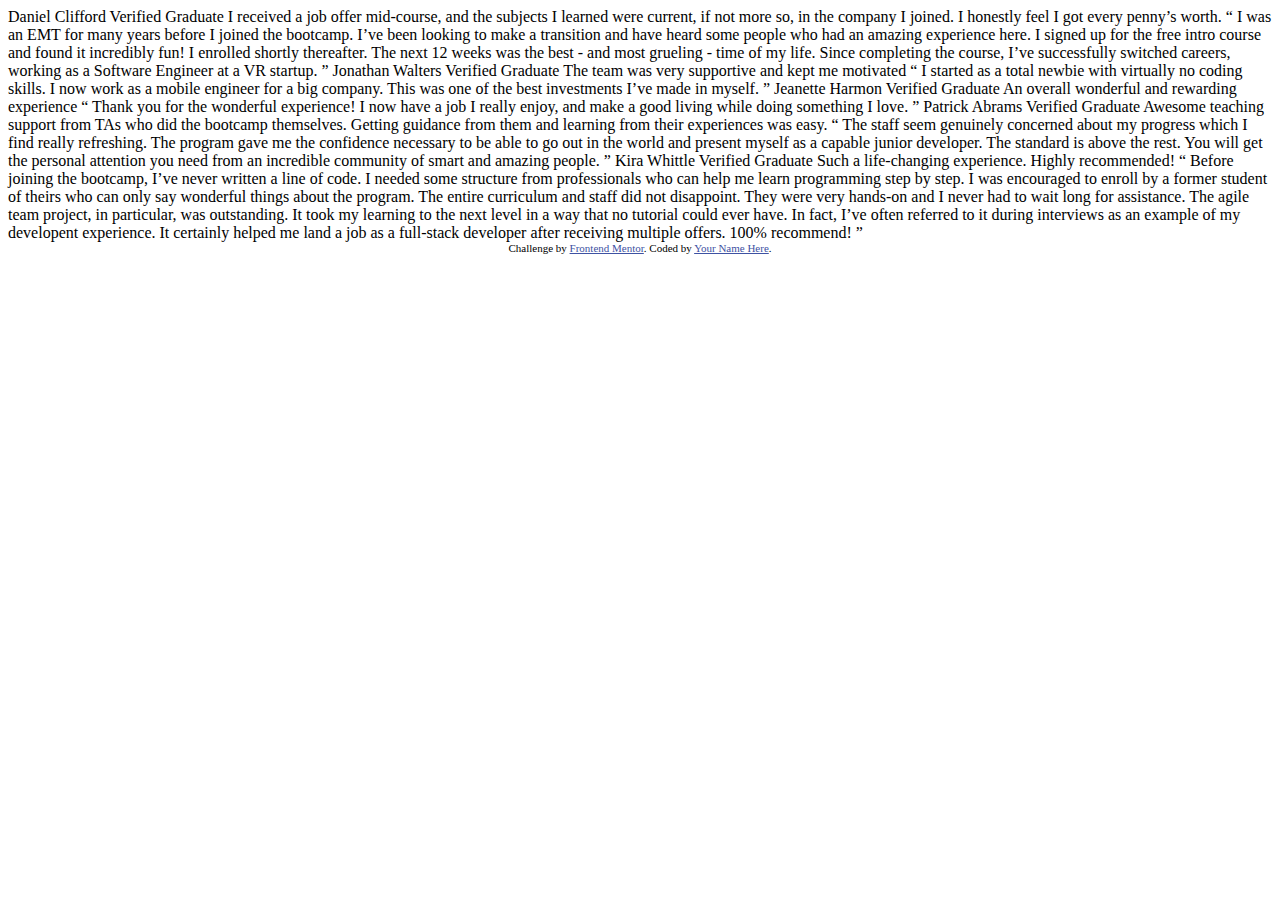
==== project/testimonials-grid-section-main/index.html @ 80c6298c "css challenge" ====
<!DOCTYPE html>
<html lang="en">
<head>
  <meta charset="UTF-8">
  <meta name="viewport" content="width=device-width, initial-scale=1.0"> <!-- displays site properly based on user's device -->

  <link rel="icon" type="image/png" sizes="32x32" href="./images/favicon-32x32.png">
  
  <title>Frontend Mentor | [Challenge Name Here]</title>

  <!-- Feel free to remove these styles or customise in your own stylesheet 👍 -->
  <style>
    .attribution { font-size: 11px; text-align: center; }
    .attribution a { color: hsl(228, 45%, 44%); }
  </style>
</head>
<body>
  Daniel Clifford
  Verified Graduate

  I received a job offer mid-course, and the subjects I learned were current, if not more so, 
  in the company I joined. I honestly feel I got every penny’s worth.

  “ I was an EMT for many years before I joined the bootcamp. I’ve been looking to make a 
  transition and have heard some people who had an amazing experience here. I signed up 
  for the free intro course and found it incredibly fun! I enrolled shortly thereafter. 
  The next 12 weeks was the best - and most grueling - time of my life. Since completing 
  the course, I’ve successfully switched careers, working as a Software Engineer at a VR startup. ”

  Jonathan Walters
  Verified Graduate

  The team was very supportive and kept me motivated

  “ I started as a total newbie with virtually no coding skills. I now work as a mobile engineer 
  for a big company. This was one of the best investments I’ve made in myself. ”

  Jeanette Harmon
  Verified Graduate

  An overall wonderful and rewarding experience

  “ Thank you for the wonderful experience! I now have a job I really enjoy, and make a good living 
  while doing something I love. ”

  Patrick Abrams
  Verified Graduate

  Awesome teaching support from TAs who did the bootcamp themselves. Getting guidance from them and 
  learning from their experiences was easy.

  “ The staff seem genuinely concerned about my progress which I find really refreshing. The program 
  gave me the confidence necessary to be able to go out in the world and present myself as a capable 
  junior developer. The standard is above the rest. You will get the personal attention you need from 
  an incredible community of smart and amazing people. ”

  Kira Whittle
  Verified Graduate

  Such a life-changing experience. Highly recommended!

  “ Before joining the bootcamp, I’ve never written a line of code. I needed some structure from 
  professionals who can help me learn programming step by step. I was encouraged to enroll by a former 
  student of theirs who can only say wonderful things about the program. The entire curriculum and staff 
  did not disappoint. They were very hands-on and I never had to wait long for assistance. The agile team 
  project, in particular, was outstanding. It took my learning to the next level in a way that no tutorial 
  could ever have. In fact, I’ve often referred to it during interviews as an example of my developent 
  experience. It certainly helped me land a job as a full-stack developer after receiving multiple offers. 
  100% recommend! ”
  
  <div class="attribution">
    Challenge by <a href="https://www.frontendmentor.io?ref=challenge" target="_blank">Frontend Mentor</a>. 
    Coded by <a href="#">Your Name Here</a>.
  </div>
</body>
</html>
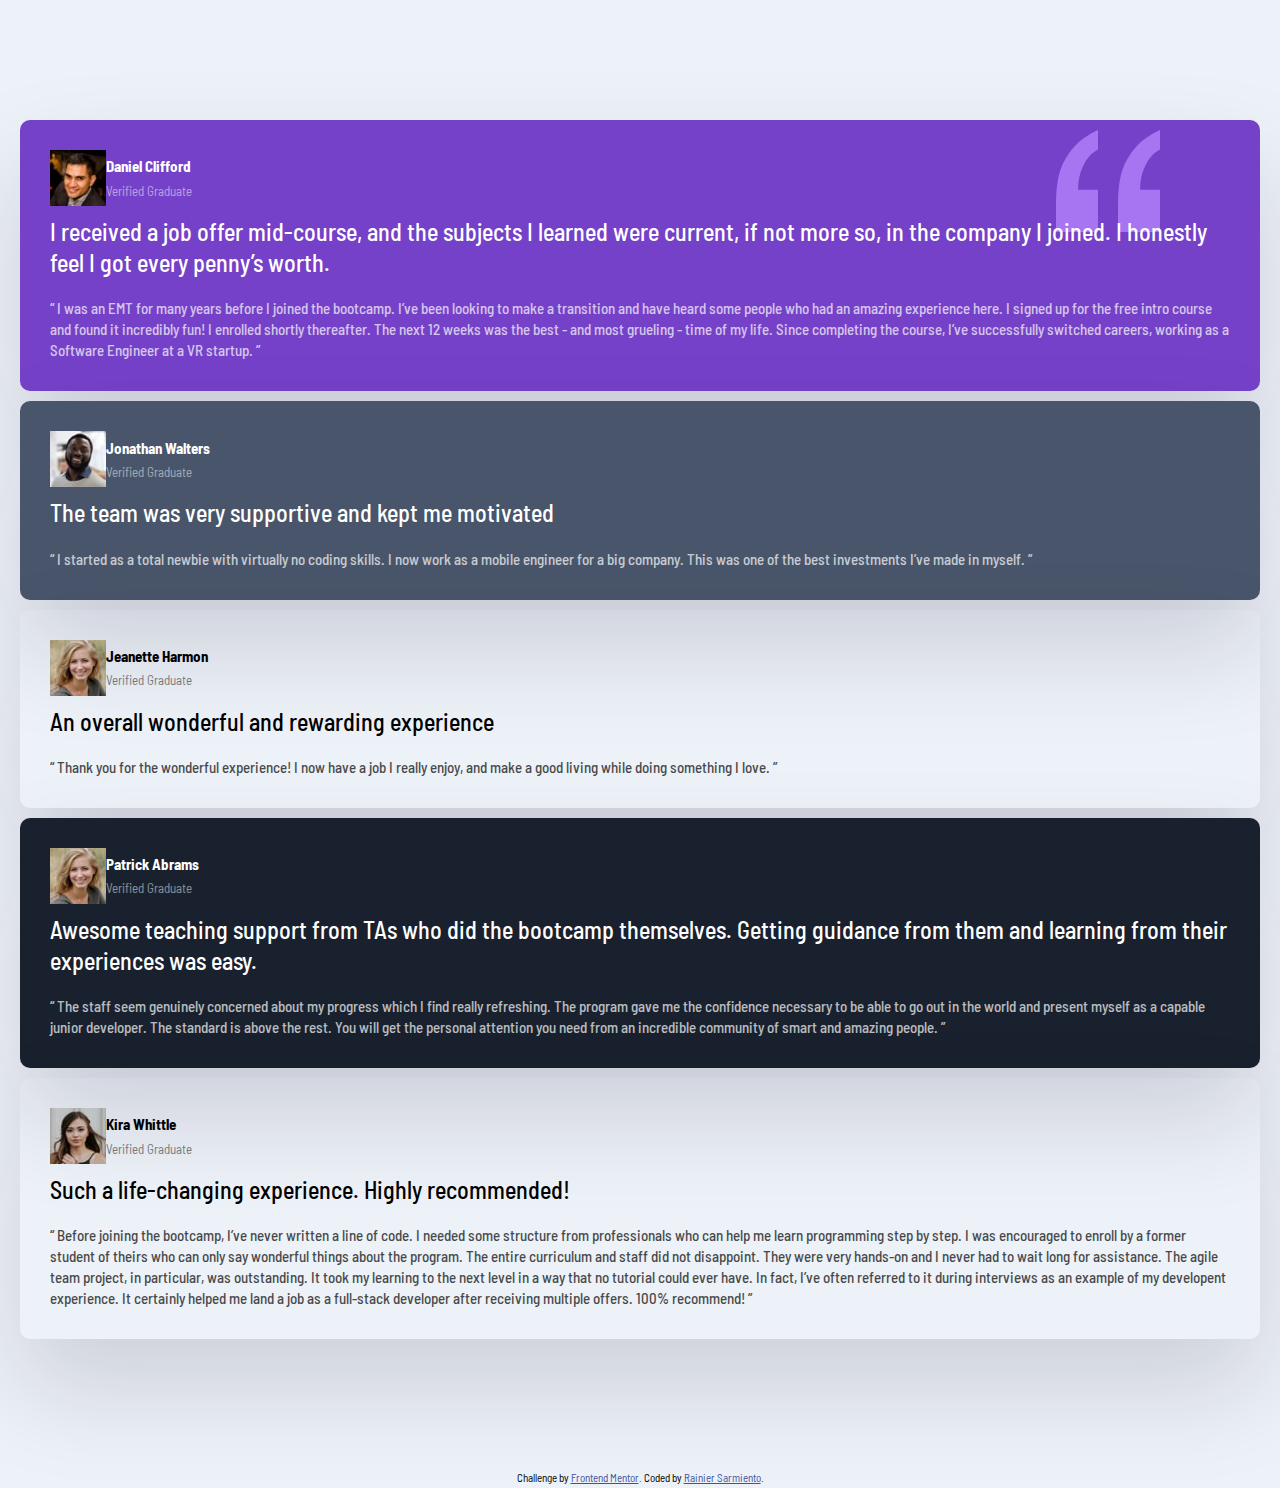
==== commit 5a7c88a9: "grid practice project" ====
--- a/project/testimonials-grid-section-main/index.html
+++ b/project/testimonials-grid-section-main/index.html
@@ -5,8 +5,8 @@
   <meta name="viewport" content="width=device-width, initial-scale=1.0"> <!-- displays site properly based on user's device -->
 
   <link rel="icon" type="image/png" sizes="32x32" href="./images/favicon-32x32.png">
-  
-  <title>Frontend Mentor | [Challenge Name Here]</title>
+  <link rel="stylesheet" href="style.css">
+  <title>Frontend Mentor | Testimonials </title>
 
   <!-- Feel free to remove these styles or customise in your own stylesheet 👍 -->
   <style>
@@ -15,62 +15,114 @@
   </style>
 </head>
 <body>
-  Daniel Clifford
-  Verified Graduate
+  <div class="testimonials">
+    <div class="card card--bg-purple">
+      <header class="card__header">
+        <img src="images/image-daniel.jpg" class__img alt="">
+        <div>
+          <h3>Daniel Clifford</h3>
+          <p>Verified Graduate</p>
+        </div>
+      </header>
+      <p class="card__lead">
+        I received a job offer mid-course, and the subjects I learned were current, if not more so, 
+        in the company I joined. I honestly feel I got every penny’s worth.
+      </p>
+      <p class="card__quote">
+        “ I was an EMT for many years before I joined the bootcamp. I’ve been looking to make a 
+        transition and have heard some people who had an amazing experience here. I signed up 
+        for the free intro course and found it incredibly fun! I enrolled shortly thereafter. 
+        The next 12 weeks was the best - and most grueling - time of my life. Since completing 
+        the course, I’ve successfully switched careers, working as a Software Engineer at a VR startup. ”
+      </p>
+    </div>
+    <div class="card card--bg-gray-blue">
+      <header class="card__header">
+        <img src="images/image-jonathan.jpg" class__img alt="">
+        <div>
+          <h3>Jonathan Walters</h3>
+          <p>Verified Graduate</p>
+        </div>
+      </header>
+      <p class="card__lead">
+        The team was very supportive and kept me motivated
+      </p>
+      <p class="card__quote">        
+        “ I started as a total newbie with virtually no coding skills. I now work as a mobile engineer 
+        for a big company. This was one of the best investments I’ve made in myself. ”
+      </p>
+    </div>
+    <div class="card">
+      <header class="card__header">
+        <img src="images/image-jeanette.jpg" class__img alt="">
+        <div>
+          <h3>Jeanette Harmon</h3>
+          <p>Verified Graduate</p>
+        </div>
+      </header>
+      <p class="card__lead">
+        An overall wonderful and rewarding experience
+      </p>
+      <p class="card__quote">        
+        “ Thank you for the wonderful experience! I now have a job I really enjoy, and make a good living 
+        while doing something I love. ”
+      </p>
+    </div>
+    <div class="card card--bg-black-blue">
+      <header class="card__header">
+        <img src="images/image-jeanette.jpg" class__img alt="">
+        <div>
+          <h3>
+            Patrick Abrams
+          </h3>
+          <p>
+            Verified Graduate
+          </p>
+        </div>
+      </header>
+      <p class="card__lead">
+        Awesome teaching support from TAs who did the bootcamp themselves. Getting guidance from them and 
+        learning from their experiences was easy.
+      </p>
+      <p class="card__quote">        
+        “ The staff seem genuinely concerned about my progress which I find really refreshing. The program 
+        gave me the confidence necessary to be able to go out in the world and present myself as a capable 
+        junior developer. The standard is above the rest. You will get the personal attention you need from 
+        an incredible community of smart and amazing people. ”      
+      </p>
+    </div>
+    <div class="card">
+      <header class="card__header">
+        <img src="images/image-kira.jpg" class__img alt="">
+        <div>
+          <h3>
+            Kira Whittle
+          </h3>
+          <p>
+            Verified Graduate
+          </p>
+        </div>
+      </header>
+      <p class="card__lead">
+        Such a life-changing experience. Highly recommended!
+      </p>
+      <p class="card__quote">        
+        “ Before joining the bootcamp, I’ve never written a line of code. I needed some structure from 
+        professionals who can help me learn programming step by step. I was encouraged to enroll by a former 
+        student of theirs who can only say wonderful things about the program. The entire curriculum and staff 
+        did not disappoint. They were very hands-on and I never had to wait long for assistance. The agile team 
+        project, in particular, was outstanding. It took my learning to the next level in a way that no tutorial 
+        could ever have. In fact, I’ve often referred to it during interviews as an example of my developent 
+        experience. It certainly helped me land a job as a full-stack developer after receiving multiple offers. 
+        100% recommend! ”
+      </p>
+    </div>
 
-  I received a job offer mid-course, and the subjects I learned were current, if not more so, 
-  in the company I joined. I honestly feel I got every penny’s worth.
-
-  “ I was an EMT for many years before I joined the bootcamp. I’ve been looking to make a 
-  transition and have heard some people who had an amazing experience here. I signed up 
-  for the free intro course and found it incredibly fun! I enrolled shortly thereafter. 
-  The next 12 weeks was the best - and most grueling - time of my life. Since completing 
-  the course, I’ve successfully switched careers, working as a Software Engineer at a VR startup. ”
-
-  Jonathan Walters
-  Verified Graduate
-
-  The team was very supportive and kept me motivated
-
-  “ I started as a total newbie with virtually no coding skills. I now work as a mobile engineer 
-  for a big company. This was one of the best investments I’ve made in myself. ”
-
-  Jeanette Harmon
-  Verified Graduate
-
-  An overall wonderful and rewarding experience
-
-  “ Thank you for the wonderful experience! I now have a job I really enjoy, and make a good living 
-  while doing something I love. ”
-
-  Patrick Abrams
-  Verified Graduate
-
-  Awesome teaching support from TAs who did the bootcamp themselves. Getting guidance from them and 
-  learning from their experiences was easy.
-
-  “ The staff seem genuinely concerned about my progress which I find really refreshing. The program 
-  gave me the confidence necessary to be able to go out in the world and present myself as a capable 
-  junior developer. The standard is above the rest. You will get the personal attention you need from 
-  an incredible community of smart and amazing people. ”
-
-  Kira Whittle
-  Verified Graduate
-
-  Such a life-changing experience. Highly recommended!
-
-  “ Before joining the bootcamp, I’ve never written a line of code. I needed some structure from 
-  professionals who can help me learn programming step by step. I was encouraged to enroll by a former 
-  student of theirs who can only say wonderful things about the program. The entire curriculum and staff 
-  did not disappoint. They were very hands-on and I never had to wait long for assistance. The agile team 
-  project, in particular, was outstanding. It took my learning to the next level in a way that no tutorial 
-  could ever have. In fact, I’ve often referred to it during interviews as an example of my developent 
-  experience. It certainly helped me land a job as a full-stack developer after receiving multiple offers. 
-  100% recommend! ”
+  </div>
   
   <div class="attribution">
     Challenge by <a href="https://www.frontendmentor.io?ref=challenge" target="_blank">Frontend Mentor</a>. 
-    Coded by <a href="#">Your Name Here</a>.
+    Coded by <a href="#">Rainier Sarmiento</a>.
   </div>
 </body>
 </html>--- a/project/testimonials-grid-section-main/style.css
+++ b/project/testimonials-grid-section-main/style.css
@@ -0,0 +1,84 @@
+@import url("https://fonts.googleapis.com/css2?family=Barlow+Semi+Condensed:ital,wght@0,100;0,200;0,300;0,400;0,500;0,600;0,700;0,800;0,900;1,100;1,200;1,300;1,400;1,500;1,600;1,700;1,800;1,900&family=Roboto:ital,wght@0,100;0,300;0,400;0,500;0,700;0,900;1,100;1,300;1,400;1,500;1,700;1,900&display=swap");
+
+* {
+  box-sizing: border-box;
+  margin: 0;
+  padding: 0;
+}
+
+body {
+  background: #edf2f8;
+  font-family: 'Barlow Semi Condensed', sans-serif;
+  line-height: 1.7;
+  font-size: 13px;
+}
+
+.testimonials {
+  max-width: 1440px;
+  margin: 100px auto;
+  padding: 20px;
+  display: grid;
+}
+
+.card {
+  background: fff;
+  border-radius: 10px;
+  padding: 30px;
+  box-shadow: rgba(17, 12, 46, 0.15) 0px 48px 100px 0px;
+  margin-bottom: 10px;
+}
+
+.card__header {
+  display: flex;
+  align-items: center;
+  margin-bottom: 10px;
+}
+
+.card__header h3 {
+  font-size: 15px;
+}
+
+.card__header p {
+  opacity: 50%;
+}
+
+.card__img {
+  width: 40px;
+  height: 40px;
+  border-radius: 50%;
+  border: 2px solid #996ed9;
+  margin-right: 10px;
+}
+
+.card__lead {
+  font-size: 1.5rem;
+  font-weight: 500;
+  line-height: 1.3;
+  margin-bottom: 20px;
+}
+
+.card__quote {
+  font-size: 15px;
+  font-weight: 500;
+  line-height: 1.4;
+  opacity: 70%;
+}
+
+.card--bg-purple {
+  background: hsl(263, 55%, 52%);
+  color: #fff;
+  background-image: url('./images/bg-pattern-quotation.svg');
+  background-repeat: no-repeat;
+  background-position: top 10px right 100px;
+}
+
+.card--bg-gray-blue {
+  background: hsl(217, 19%, 35%);
+  color: #fff;
+}
+
+.card--bg-black-blue {
+  background: hsl(219, 29%, 14%);
+  color: #fff;
+}
+
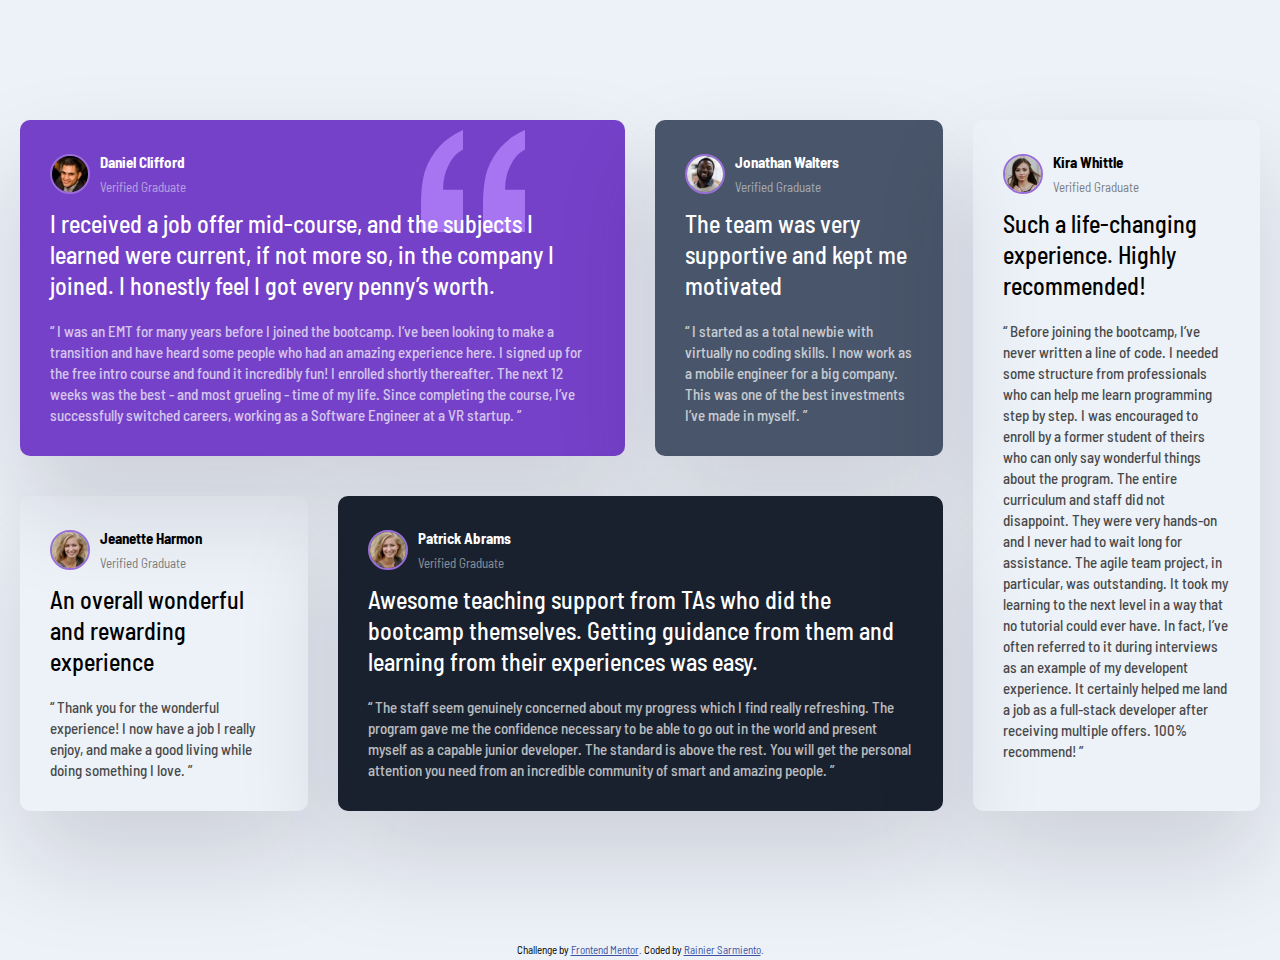
==== commit eb58860d: "completed grid project" ====
--- a/project/testimonials-grid-section-main/index.html
+++ b/project/testimonials-grid-section-main/index.html
@@ -18,7 +18,7 @@
   <div class="testimonials">
     <div class="card card--bg-purple">
       <header class="card__header">
-        <img src="images/image-daniel.jpg" class__img alt="">
+        <img src="images/image-daniel.jpg" class='card__img' alt="">
         <div>
           <h3>Daniel Clifford</h3>
           <p>Verified Graduate</p>
@@ -38,7 +38,7 @@
     </div>
     <div class="card card--bg-gray-blue">
       <header class="card__header">
-        <img src="images/image-jonathan.jpg" class__img alt="">
+        <img src="images/image-jonathan.jpg" class='card__img' alt="">
         <div>
           <h3>Jonathan Walters</h3>
           <p>Verified Graduate</p>
@@ -54,7 +54,7 @@
     </div>
     <div class="card">
       <header class="card__header">
-        <img src="images/image-jeanette.jpg" class__img alt="">
+        <img src="images/image-jeanette.jpg" class='card__img' alt="">
         <div>
           <h3>Jeanette Harmon</h3>
           <p>Verified Graduate</p>
@@ -70,7 +70,7 @@
     </div>
     <div class="card card--bg-black-blue">
       <header class="card__header">
-        <img src="images/image-jeanette.jpg" class__img alt="">
+        <img src="images/image-jeanette.jpg" class='card__img' alt="">
         <div>
           <h3>
             Patrick Abrams
@@ -93,7 +93,7 @@
     </div>
     <div class="card">
       <header class="card__header">
-        <img src="images/image-kira.jpg" class__img alt="">
+        <img src="images/image-kira.jpg" class='card__img' alt="">
         <div>
           <h3>
             Kira Whittle
--- a/project/testimonials-grid-section-main/style.css
+++ b/project/testimonials-grid-section-main/style.css
@@ -18,6 +18,8 @@
   margin: 100px auto;
   padding: 20px;
   display: grid;
+  grid-template-columns: repeat(4, 1fr);
+  gap: 30px;
 }
 
 .card {
@@ -77,8 +79,42 @@
   color: #fff;
 }
 
+.card:nth-of-type(1){
+  grid-column: 1 / 3;
+}
+
+.card:nth-of-type(4){
+  grid-column: 2 / 4;
+  grid-row: 2;
+}
+
+.card:nth-of-type(5){
+  grid-column: 4;
+  grid-row: 1 / 3;
+}
+
 .card--bg-black-blue {
   background: hsl(219, 29%, 14%);
   color: #fff;
 }
 
+@media(max-width: 768px) {
+  .testimonials {
+    grid-template-columns: 1fr;
+    width: 100%;
+  }
+
+  .card:nth-of-type(1){
+    grid-column: 1;
+  }
+  
+  .card:nth-of-type(4){
+    grid-column: 1;
+    grid-row: 4;
+  }
+  
+  .card:nth-of-type(5){
+    grid-column: 1;
+    grid-row: 5 / 6;
+  }
+}